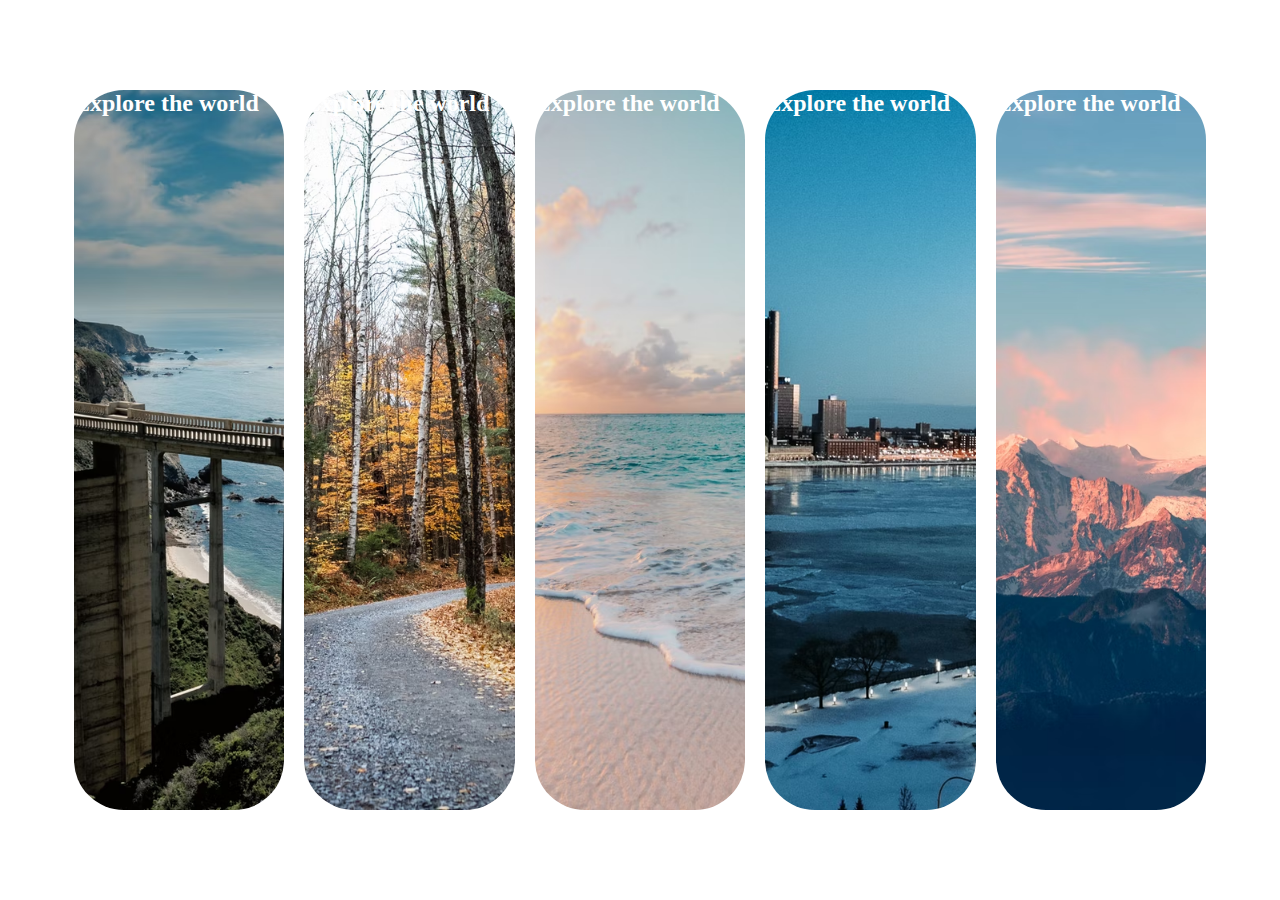
==== 50/day01/index.html @ 806745b6 "提交50天50个项目" ====
<!DOCTYPE html>
<html lang="en">
<head>
    <meta charset="UTF-8">
    <title>Title</title>
    <link rel="stylesheet" href="./index.css">
</head>
<body>
    <div class="container">
      <div class="panel active"
            style="background-image: url('./img/photo-01.avif') ">
          <h3> Explore the world</h3>
      </div>
        <div class="panel"
             style="background-image: url('./img/photo-02.avif') ">
            <h3> Explore the world</h3>
        </div>
        <div class="panel"
             style="background-image: url('./img/photo-03.avif') ">
            <h3> Explore the world</h3>
        </div>
        <div class="panel"
             style="background-image: url('./img/photo-04.avif') ">
            <h3> Explore the world</h3>
        </div><div class="panel"
                   style="background-image: url('./img/photo-05.avif') ">
        <h3> Explore the world</h3>
    </div>

        <script src="./index.js"></script>

    </div>
</body>
</html>
---- 50/day01/index.css ----
*{
    margin: 0;
    padding: 0;
    box-sizing: border-box;
}
body{
    font-family:"Muli",cans-serif;
    display:flex;
    align-items:center;
    justify-content:center;
    height:100vh;
    overflow:hidden;
    margin: 0;
}

.container{
    display: flex;
    width: 90vw;
}
.panel{
    background-size: cover;
    background-position: center;
    background-repeat: no-repeat;
    height:80vh;
    border-radius:50px;
    color: #fff;
    cursor:pointer;
    flex:0.5;
    margin:10px;
    position: relative;
    -webkit-transition: all 700ms ease-in;
}
.panel h3{
    font-size:24px;
    posision:absolute;
    bottom:20px;
    
}
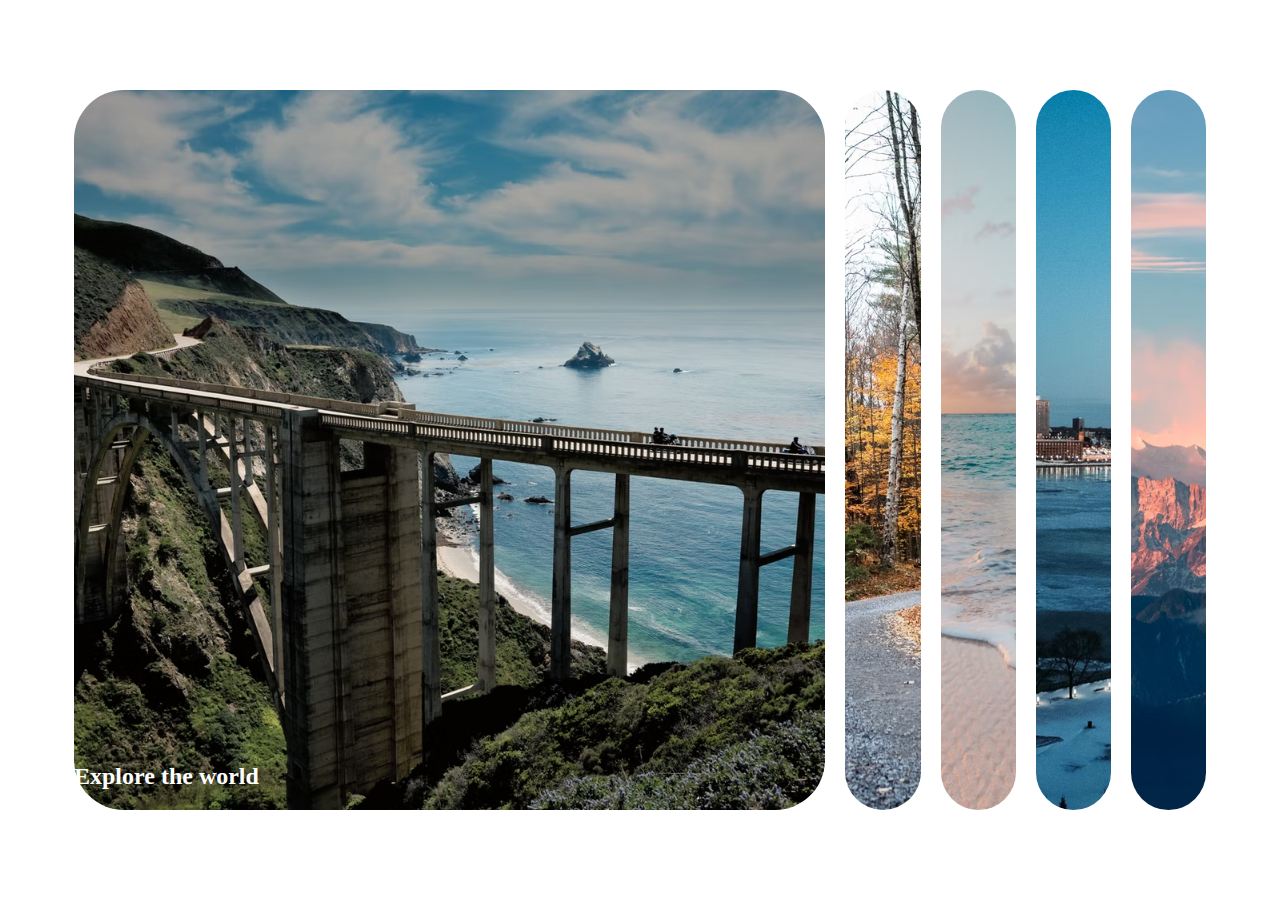
==== commit cc4c9cb7: "第一次提交" ====
--- a/50/day01/index.html
+++ b/50/day01/index.html
@@ -4,31 +4,34 @@
     <meta charset="UTF-8">
     <title>Title</title>
     <link rel="stylesheet" href="./index.css">
+
 </head>
 <body>
-    <div class="container">
-      <div class="panel active"
-            style="background-image: url('./img/photo-01.avif') ">
-          <h3> Explore the world</h3>
-      </div>
-        <div class="panel"
-             style="background-image: url('./img/photo-02.avif') ">
-            <h3> Explore the world</h3>
-        </div>
-        <div class="panel"
-             style="background-image: url('./img/photo-03.avif') ">
-            <h3> Explore the world</h3>
-        </div>
-        <div class="panel"
-             style="background-image: url('./img/photo-04.avif') ">
-            <h3> Explore the world</h3>
-        </div><div class="panel"
-                   style="background-image: url('./img/photo-05.avif') ">
+<div class="container">
+    <div class="panel active"
+         style="background-image: url('./img/photo-01.avif') ">
+        <h3> Explore the world</h3>
+    </div>
+    <div class="panel"
+         style="background-image: url('./img/photo-02.avif') ">
+        <h3> Explore the world</h3>
+    </div>
+    <div class="panel"
+         style="background-image: url('./img/photo-03.avif') ">
+        <h3> Explore the world</h3>
+    </div>
+    <div class="panel"
+         style="background-image: url('./img/photo-04.avif') ">
+        <h3> Explore the world</h3>
+    </div>
+    <div class="panel"
+         style="background-image: url('./img/photo-05.avif') ">
         <h3> Explore the world</h3>
     </div>
 
-        <script src="./index.js"></script>
+    <script src="./index.js"></script>
 
-    </div>
+</div>
+<script src="./index.js"></script>
 </body>
 </html>--- a/50/day01/index.css
+++ b/50/day01/index.css
@@ -1,38 +1,51 @@
-*{
+* {
     margin: 0;
     padding: 0;
     box-sizing: border-box;
 }
-body{
-    font-family:"Muli",cans-serif;
-    display:flex;
-    align-items:center;
-    justify-content:center;
-    height:100vh;
-    overflow:hidden;
+
+body {
+    font-family: "Muli", cans-serif, serif;
+    display: flex;
+    align-items: center;
+    justify-content: center;
+    height: 100vh;
+    overflow: hidden;
     margin: 0;
 }
 
-.container{
+.container {
     display: flex;
     width: 90vw;
 }
-.panel{
+
+.panel {
     background-size: cover;
     background-position: center;
     background-repeat: no-repeat;
-    height:80vh;
-    border-radius:50px;
+    height: 80vh;
+    border-radius: 50px;
     color: #fff;
-    cursor:pointer;
-    flex:0.5;
-    margin:10px;
+    cursor: pointer;
+    flex: 0.5;
+    margin: 10px;
     position: relative;
     -webkit-transition: all 700ms ease-in;
 }
-.panel h3{
-    font-size:24px;
-    posision:absolute;
-    bottom:20px;
-    
+
+.panel h3 {
+    font-size: 24px;
+    position: absolute;
+    bottom: 20px;
+    margin: 0;
+    opacity: 0;
 }
+
+.panel.active {
+    flex: 5;
+}
+
+.panel.active h3 {
+    opacity: 1;
+    transition: opacity 0.3s ease-in 0.4s;
+}